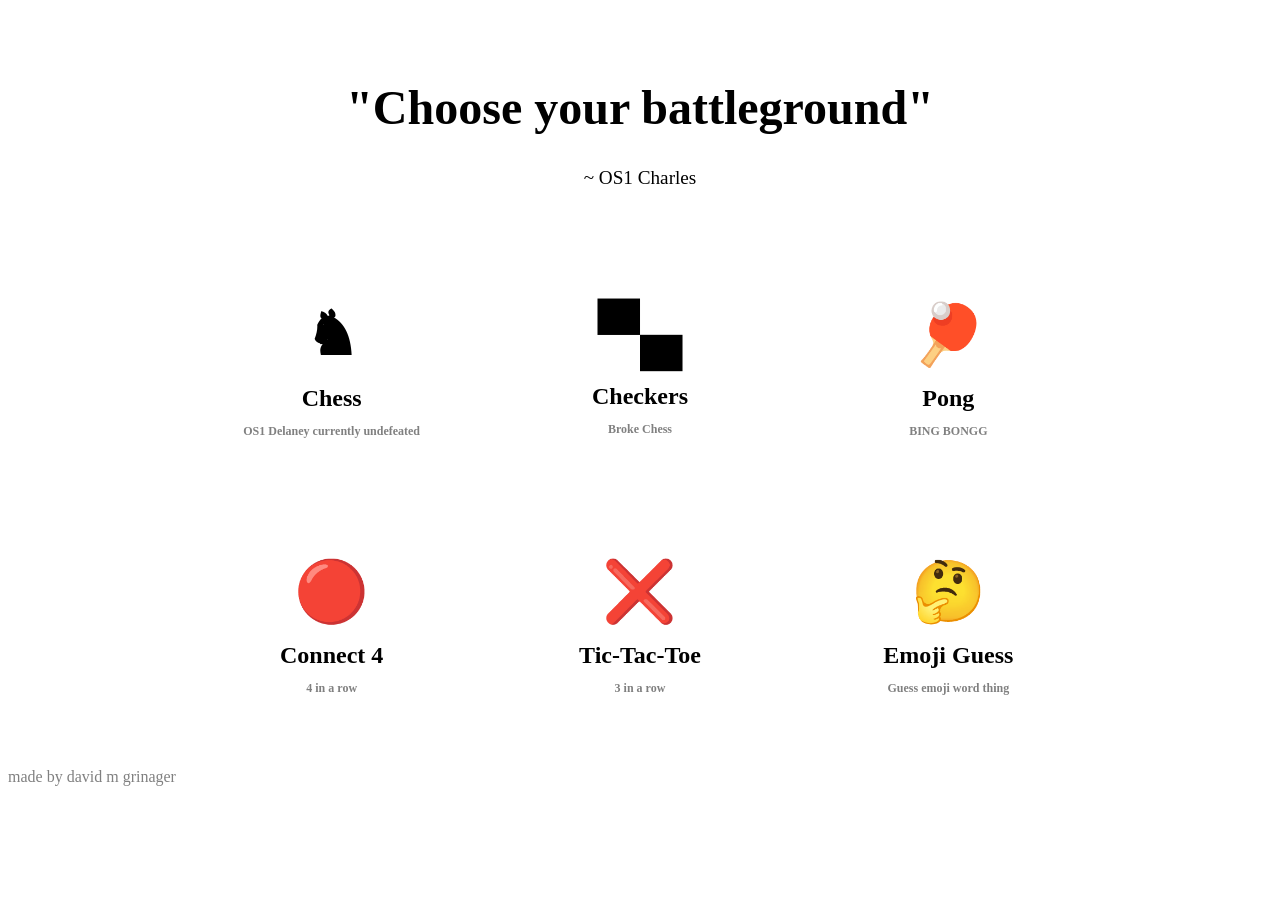
==== index.html @ ae691ef4 "Add initial HTML structure for game selection" ====
<!DOCTYPE html>
<html lang="en">
<head>
  <meta charset="UTF-8">
  <title>OWS - Home</title>
  <link rel="stylesheet" href="style.css">
  
  <style>
    /* Specific styles for the game selection grid */
    .directory-wrapper {
      display: flex;
      flex-direction: column;
      align-items: center;
      width: 100%;
      height: 100%;
      padding-top: 40px;
    }

    .directory-grid {
      display: grid;
      grid-template-columns: repeat(auto-fit, minmax(220px, 1fr));
      gap: 25px;
      width: 100%;
      max-width: 900px;
      margin-top: 30px;
      padding: 20px;
    }

    .game-card {
      background: var(--bg-panel);
      border: 2px solid var(--bg-component);
      border-radius: 12px;
      padding: 40px 20px;
      text-align: center;
      text-decoration: none;
      color: var(--text-main);
      font-weight: bold;
      font-size: 1.5em;
      transition: transform 0.2s ease, box-shadow 0.2s ease, border-color 0.2s ease;
      box-shadow: var(--shadow-subtle);
    }

.game-card p{
	      font-size: .5em;
	color: grey;

}

    .game-card:hover {
      transform: translateY(-8px);
      box-shadow: var(--shadow-main);
      border-color: var(--primary-color);
      background: var(--bg-component);
    }

    .card-icon {
      font-size: 2.5em;
      margin-bottom: 15px;
      display: block;
    }

footer {
	color: grey
}
  </style>
</head>
<body>
  <script src="nav.js"></script>
  <div id="nav-placeholder"></div>
  <div class="directory-wrapper">
        <div style="text-align: center;">
            <h1 style="font-size: 3em; color: var(--primary-color);">"Choose your battleground"</h1>
            <p style="color: var(--text-muted); font-size: 1.2em;">~ OS1 Charles</p>
        </div>

        <!-- The Grid of Games -->
        <div class="directory-grid">
            <a href="chess.html" class="game-card">
                <span class="card-icon">♞</span>
                Chess
		<p>OS1 Delaney currently undefeated</p>
            </a>
            <a href="checkers.html" class="game-card">
                <span class="card-icon">▀▄</span>
                Checkers
		<p>Broke Chess</p>
            </a>
            <a href="pong.html" class="game-card">
                <span class="card-icon">🏓</span>
                Pong
		<p>BING BONGG</p>
            </a>
            <a href="connect-four.html" class="game-card">
                <span class="card-icon">🔴</span>
                Connect 4
		<p>4 in a row</p>
            </a>
            <a href="tictactoe.html" class="game-card">
                <span class="card-icon">❌</span>
                Tic-Tac-Toe
		<p>3 in a row</p>
            </a>
            <a href="emoji.html" class="game-card">
                <span class="card-icon">🤔</span>
                Emoji Guess
		<p>Guess emoji word thing</p>
            </a>
        </div>
    </div>
	<footer>made by david m grinager</footer>
</body>
</html>
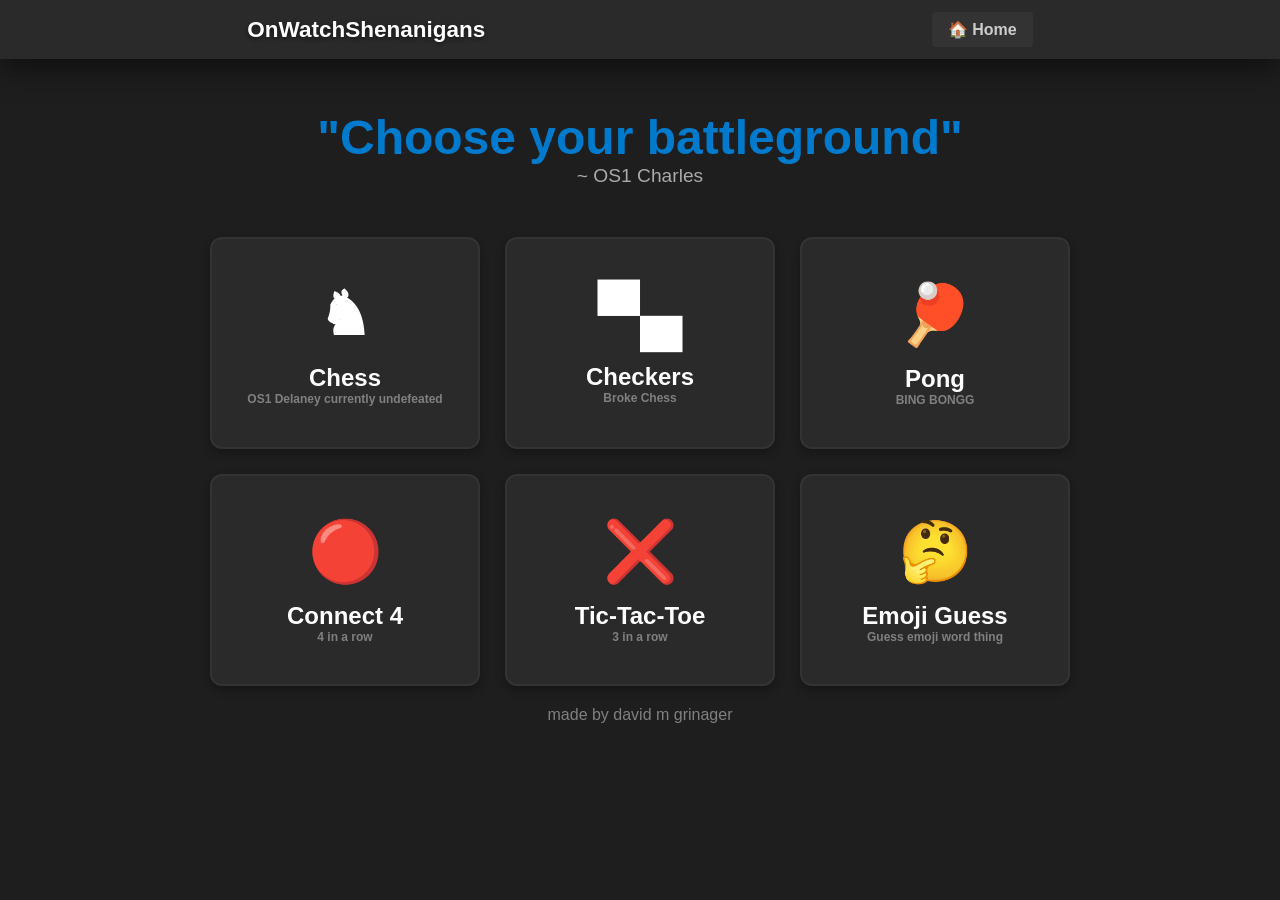
==== commit 5757d338: "Add files via upload" ====
--- a/index.html
+++ b/index.html
@@ -1,112 +1,112 @@
-<!DOCTYPE html>
-<html lang="en">
-<head>
-  <meta charset="UTF-8">
-  <title>OWS - Home</title>
-  <link rel="stylesheet" href="style.css">
-  
-  <style>
-    /* Specific styles for the game selection grid */
-    .directory-wrapper {
-      display: flex;
-      flex-direction: column;
-      align-items: center;
-      width: 100%;
-      height: 100%;
-      padding-top: 40px;
-    }
-
-    .directory-grid {
-      display: grid;
-      grid-template-columns: repeat(auto-fit, minmax(220px, 1fr));
-      gap: 25px;
-      width: 100%;
-      max-width: 900px;
-      margin-top: 30px;
-      padding: 20px;
-    }
-
-    .game-card {
-      background: var(--bg-panel);
-      border: 2px solid var(--bg-component);
-      border-radius: 12px;
-      padding: 40px 20px;
-      text-align: center;
-      text-decoration: none;
-      color: var(--text-main);
-      font-weight: bold;
-      font-size: 1.5em;
-      transition: transform 0.2s ease, box-shadow 0.2s ease, border-color 0.2s ease;
-      box-shadow: var(--shadow-subtle);
-    }
-
-.game-card p{
-	      font-size: .5em;
-	color: grey;
-
-}
-
-    .game-card:hover {
-      transform: translateY(-8px);
-      box-shadow: var(--shadow-main);
-      border-color: var(--primary-color);
-      background: var(--bg-component);
-    }
-
-    .card-icon {
-      font-size: 2.5em;
-      margin-bottom: 15px;
-      display: block;
-    }
-
-footer {
-	color: grey
-}
-  </style>
-</head>
-<body>
-  <script src="nav.js"></script>
-  <div id="nav-placeholder"></div>
-  <div class="directory-wrapper">
-        <div style="text-align: center;">
-            <h1 style="font-size: 3em; color: var(--primary-color);">"Choose your battleground"</h1>
-            <p style="color: var(--text-muted); font-size: 1.2em;">~ OS1 Charles</p>
-        </div>
-
-        <!-- The Grid of Games -->
-        <div class="directory-grid">
-            <a href="chess.html" class="game-card">
-                <span class="card-icon">♞</span>
-                Chess
-		<p>OS1 Delaney currently undefeated</p>
-            </a>
-            <a href="checkers.html" class="game-card">
-                <span class="card-icon">▀▄</span>
-                Checkers
-		<p>Broke Chess</p>
-            </a>
-            <a href="pong.html" class="game-card">
-                <span class="card-icon">🏓</span>
-                Pong
-		<p>BING BONGG</p>
-            </a>
-            <a href="connect-four.html" class="game-card">
-                <span class="card-icon">🔴</span>
-                Connect 4
-		<p>4 in a row</p>
-            </a>
-            <a href="tictactoe.html" class="game-card">
-                <span class="card-icon">❌</span>
-                Tic-Tac-Toe
-		<p>3 in a row</p>
-            </a>
-            <a href="emoji.html" class="game-card">
-                <span class="card-icon">🤔</span>
-                Emoji Guess
-		<p>Guess emoji word thing</p>
-            </a>
-        </div>
-    </div>
-	<footer>made by david m grinager</footer>
-</body>
-</html>
+<!DOCTYPE html>
+<html lang="en">
+<head>
+  <meta charset="UTF-8">
+  <title>OWS - Home</title>
+  <link rel="stylesheet" href="style.css">
+  
+  <style>
+    /* Specific styles for the game selection grid */
+    .directory-wrapper {
+      display: flex;
+      flex-direction: column;
+      align-items: center;
+      width: 100%;
+      height: 100%;
+      padding-top: 40px;
+    }
+
+    .directory-grid {
+      display: grid;
+      grid-template-columns: repeat(auto-fit, minmax(220px, 1fr));
+      gap: 25px;
+      width: 100%;
+      max-width: 900px;
+      margin-top: 30px;
+      padding: 20px;
+    }
+
+    .game-card {
+      background: var(--bg-panel);
+      border: 2px solid var(--bg-component);
+      border-radius: 12px;
+      padding: 40px 20px;
+      text-align: center;
+      text-decoration: none;
+      color: var(--text-main);
+      font-weight: bold;
+      font-size: 1.5em;
+      transition: transform 0.2s ease, box-shadow 0.2s ease, border-color 0.2s ease;
+      box-shadow: var(--shadow-subtle);
+    }
+
+.game-card p{
+	      font-size: .5em;
+	color: grey;
+
+}
+
+    .game-card:hover {
+      transform: translateY(-8px);
+      box-shadow: var(--shadow-main);
+      border-color: var(--primary-color);
+      background: var(--bg-component);
+    }
+
+    .card-icon {
+      font-size: 2.5em;
+      margin-bottom: 15px;
+      display: block;
+    }
+
+footer {
+	color: grey
+}
+  </style>
+</head>
+<body>
+  <script src="nav.js"></script>
+  <div id="nav-placeholder"></div>
+  <div class="directory-wrapper">
+        <div style="text-align: center;">
+            <h1 style="font-size: 3em; color: var(--primary-color);">"Choose your battleground"</h1>
+            <p style="color: var(--text-muted); font-size: 1.2em;">~ OS1 Charles</p>
+        </div>
+
+        <!-- The Grid of Games -->
+        <div class="directory-grid">
+            <a href="chess.html" class="game-card">
+                <span class="card-icon">♞</span>
+                Chess
+		<p>OS1 Delaney currently undefeated</p>
+            </a>
+            <a href="checkers.html" class="game-card">
+                <span class="card-icon">▀▄</span>
+                Checkers
+		<p>Broke Chess</p>
+            </a>
+            <a href="pong.html" class="game-card">
+                <span class="card-icon">🏓</span>
+                Pong
+		<p>BING BONGG</p>
+            </a>
+            <a href="connect-four.html" class="game-card">
+                <span class="card-icon">🔴</span>
+                Connect 4
+		<p>4 in a row</p>
+            </a>
+            <a href="tictactoe.html" class="game-card">
+                <span class="card-icon">❌</span>
+                Tic-Tac-Toe
+		<p>3 in a row</p>
+            </a>
+            <a href="emoji.html" class="game-card">
+                <span class="card-icon">🤔</span>
+                Emoji Guess
+		<p>Guess emoji word thing</p>
+            </a>
+        </div>
+    </div>
+	<footer>made by david m grinager</footer>
+</body>
+</html>
--- a/style.css
+++ b/style.css
@@ -0,0 +1,214 @@
+/* =========================================
+   Universal Game Styles & Layout (Optimized)
+   ========================================= */
+
+/* Use a modern CSS Reset to stabilize layouts */
+*, *::before, *::after {
+  box-sizing: border-box;
+  margin: 0;
+  padding: 0;
+}
+
+:root {
+  --primary-color: #007acc;
+  --primary-hover: #005f9e;
+  --bg-dark: #1e1e1e;
+  --bg-panel: #2a2a2a;
+  --bg-component: #333333;
+  --text-main: #ffffff;
+  --text-muted: #aaaaaa;
+  --accent-orange: #f39c12;
+  --shadow-main: 0 10px 30px rgba(0, 0, 0, 0.5);
+  --shadow-subtle: 0 4px 10px rgba(0, 0, 0, 0.3);
+}
+
+body {
+  font-family: 'Segoe UI', Tahoma, Geneva, Verdana, sans-serif;
+  display: flex;
+  flex-direction: column;
+  align-items: center;
+  justify-content: center;
+  background-color: var(--bg-dark);
+  color: var(--text-main);
+  
+  /* Height is exactly 100vh. Top space handled via padding. */
+  padding-top: 70px; 
+}
+
+/* --- Directory Tabs --- */
+.directory-tabs {
+  position: fixed; 
+  top: 0;
+  left: 0;
+  width: 100%;
+  background: var(--bg-panel);
+  display: flex;
+  align-items: center;
+  justify-content: space-around;
+  padding: 12px 24px;
+  box-shadow: var(--shadow-main);
+  z-index: 1000;
+}
+
+.directory-tabs h1 {
+  font-size: clamp(1.1em, 2.5vh, 1.6em);
+  text-shadow: 0 2px 4px rgba(0,0,0,0.5);
+  font-weight: 600;
+}
+
+.directory-tabs a {
+  color: #ccc;
+  text-decoration: none;
+  padding: 8px 16px;
+  border-radius: 4px;
+  background: var(--bg-component);
+  font-weight: bold;
+  transition: background 0.2s ease, color 0.2s ease;
+}
+
+.directory-tabs .tabs a:hover {
+  background: var(--primary-color);
+  color: var(--text-main);
+}
+
+/* --- Buttons --- */
+button {
+  padding: clamp(8px, 1.8vh, 12px) 24px;
+  background-color: var(--primary-color);
+  color: var(--text-main);
+  border: none;
+  border-radius: 6px;
+  cursor: pointer;
+  font-size: clamp(0.9em, 1.8vh, 1.05em);
+  font-weight: bold;
+  transition: background-color 0.2s ease, transform 0.1s ease;
+}
+
+button:hover { 
+  background-color: var(--primary-hover); 
+}
+
+button:active { 
+  transform: scale(0.97); 
+}
+
+/* --- Game Container --- */
+.game-container {
+  box-shadow: var(--shadow-main);
+  border: 4px solid var(--bg-component);
+  border-radius: 6px;
+  background-color: #000;
+  max-width: 90vw;
+  max-height: 80vh; 
+  object-fit: contain; 
+}
+
+/* --- Status & Setup Boxes --- */
+.status-box, .setup-box {
+  margin: 5px 0;
+  font-size: clamp(0.95em, 2.2vh, 1.15em);
+  font-weight: 600;
+  background: var(--bg-component);
+  padding: 10px 20px;
+  border-radius: 8px;
+  text-align: center;
+  box-shadow: var(--shadow-subtle);
+}
+
+.setup-box {
+  display: flex;
+  flex-direction: row;
+  gap: 15px;
+}
+
+.setup-box input {
+  width: 55px;
+  padding: 6px;
+  border-radius: 4px;
+  border: 1px solid #555;
+  background: var(--bg-dark);
+  color: var(--text-main);
+  text-align: center;
+  font-weight: bold;
+}
+
+/* --- Split Layout --- */
+.split-layout {
+  display: flex;
+  flex-direction: row;
+  flex-wrap: nowrap; 
+  gap: clamp(20px, 4vw, 50px);
+  align-items: center; 
+  justify-content: center; 
+  width: 100%;
+  max-width: 1300px;
+  height: calc(100vh - 90px); 
+  padding: 10px;
+}
+
+.side-panel {
+  display: flex;
+  flex-direction: column;
+  gap: 15px;
+  align-items: stretch; 
+  min-width: 260px;
+  max-width: 320px;
+}
+
+.side-panel h1 {
+  text-align: center;
+  margin-bottom: 10px;
+  font-size: clamp(1.8em, 4vh, 2.4em);
+}
+
+/* Side Panel Setup adjustments */
+.side-panel .setup-box {
+  flex-direction: column;
+  gap: 10px;
+  align-items: stretch;
+}
+
+/* --- Timers --- */
+.timers-container {
+  display: flex;
+  gap: 12px;
+  width: 100%;
+}
+
+.timer {
+  flex: 1;
+  text-align: center;
+  font-size: clamp(1.2em, 3.2vh, 1.7em);
+  font-family: 'Courier New', Courier, monospace;
+  font-weight: bold;
+  background: var(--bg-component);
+  padding: 8px 12px;
+  border-radius: 6px;
+  border: 2px solid #555;
+  transition: background-color 0.3s ease, border-color 0.3s ease;
+}
+
+.active-timer {
+  background: var(--primary-color);
+  border-color: #00a8ff;
+  color: var(--text-main);
+  box-shadow: 0 0 15px rgba(0, 122, 204, 0.4);
+}
+
+.timer-label {
+  font-size: 0.45em;
+  display: block;
+  color: var(--text-muted);
+  text-transform: uppercase;
+  margin-bottom: 3px;
+  letter-spacing: 0.1em;
+  font-family: 'Segoe UI', sans-serif;
+}
+
+/* Undo Button Custom accent */
+#undoBtn {
+  background-color: var(--accent-orange);
+}
+#undoBtn:hover {
+  background-color: #d35400;
+}
